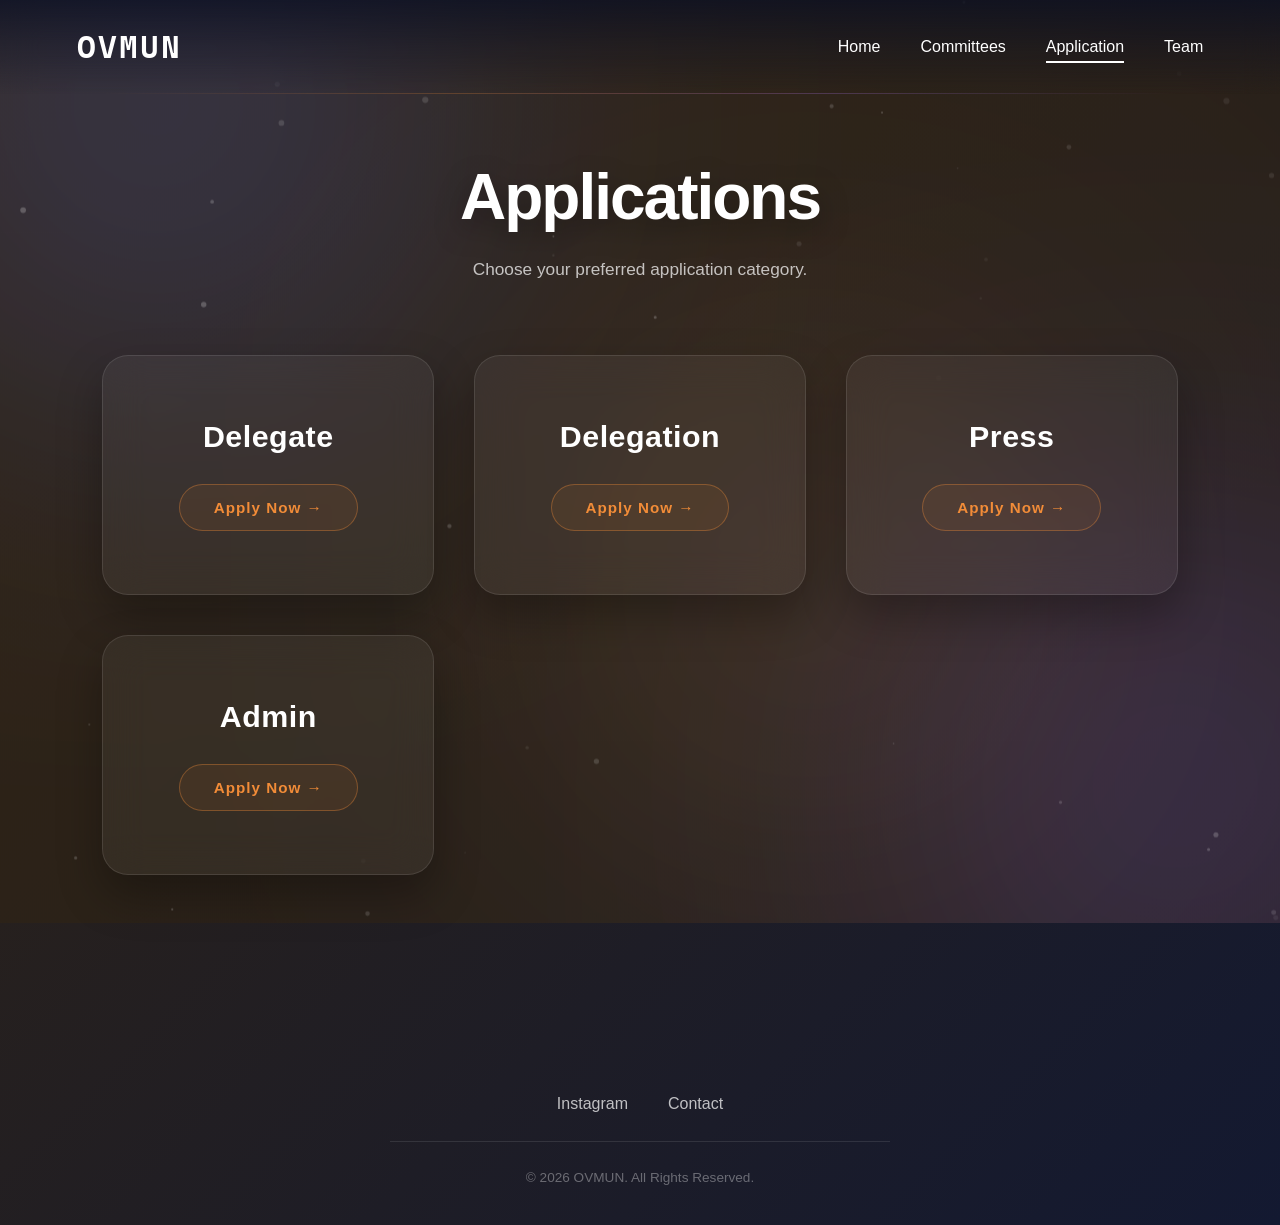
==== application.html @ b005c705 "first commit" ====
<!DOCTYPE html>
<html lang="en">

<head>

    <meta charset="UTF-8">
    <meta name="viewport" content="width=device-width, initial-scale=1.0">

    <title>Application | OVMUN'26</title>

    <link rel="icon" type="image/png" href="assets/images/logo/favicon.png">

    <link rel="stylesheet" href="assets/css/style.css">
    <link rel="stylesheet" href="assets/css/application.css">
    <link rel="stylesheet" href="assets/css/responsive.css">
    <link rel="stylesheet" href="assets/css/animations.css">
    <link rel="stylesheet" href="assets/css/footer.css">

</head>

<body>

    <!-- Background -->

    <div class="background">

        <div class="aurora aurora-1"></div>
        <div class="aurora aurora-2"></div>
        <div class="aurora aurora-3"></div>

        <div class="particles" id="particles"></div>

    </div>

    <!-- Navbar -->

    <header>

        <nav class="navbar">

            <a href="index.html" class="logo">

                OVMUN

            </a>

            <ul class="nav-links">

                <li><a href="index.html">Home</a></li>

                <li><a href="committees.html">Committees</a></li>

                <li><a href="application.html" class="active">Application</a></li>

                <li><a href="team.html">Team</a></li>

            </ul>

        </nav>

    </header>
    <!-- Application Modal -->

<div class="modal-overlay" id="applicationModal">

    <div class="committee-modal">

        <button class="close-modal" id="closeApplicationModal">

            &times;

        </button>

        <div id="applicationModalContent">

        </div>

    </div>

</div>
    <!-- Main -->

    <main class="application-page">

        <h1 class="page-title">

            Applications

        </h1>

        <p class="page-description">

            Choose your preferred application category.

        </p>

        <div class="application-container" id="applicationContainer">

        </div>

    </main>
    <!-- Footer -->

<footer class="footer">

    <div class="footer-links">

        <a
            href="#"
            target="_blank"
            class="footer-link">

            Instagram

        </a>

        <button
            class="footer-link"
            id="contactButton">

            Contact

        </button>

    </div>

    <div class="footer-divider"></div>

    <p class="footer-copyright">

        © 2026 OVMUN. All Rights Reserved.

    </p>

</footer>

<!-- Contact Modal -->

<div class="modal-overlay" id="contactModal">

    <div class="contact-modal">

        <button
            class="close-modal"
            id="closeContactModal">

            &times;

        </button>

        <div id="contactContent">

        </div>

    </div>

</div>
    <script src="assets/js/background.js"></script>
    <script src="assets/js/main.js"></script>
    <script src="assets/js/application.js"></script>
    <script src="assets/js/footer.js"></script>

</body>

</html>
---- assets/css/style.css ----
/* ============================
   OVMUN 2026
   Main Stylesheet
===============================*/

/* ============================
   FONT
===============================*/

@font-face {
    font-family: "Cascadia";
    src: url("../fonts/CascadiaCode.ttf") format("truetype");
}

/* ============================
   RESET
===============================*/

*{
    margin:0;
    padding:0;
    box-sizing:border-box;
}

html{
    scroll-behavior:smooth;
}

body{

    width:100%;
    min-height:100vh;

    overflow-x:hidden;

    font-family:Arial, Helvetica, sans-serif;

    color:#ffffff;

    background:linear-gradient(
        135deg,
        #312413,
        #131931
    );

}

/* ============================
   BACKGROUND
===============================*/

.background{

    position:fixed;

    inset:0;

    z-index:-2;

    background:linear-gradient(
        135deg,
        #312413,
        #131931
    );

    background-size:250% 250%;

}

/* ============================
   NAVBAR
===============================*/

header{

    width:100%;

    position:fixed;

    top:0;
    left:0;

    z-index:999;

    padding:28px 8%;

    background:
        linear-gradient(
            180deg,
            rgba(10,15,35,.75),
            rgba(10,15,35,.35),
            transparent
        );

    backdrop-filter:blur(18px);

    -webkit-backdrop-filter:blur(18px);

}
header::after{

    content:"";

    position:absolute;

    bottom:0;

    left:8%;

    right:8%;

    height:1px;

    background:
        linear-gradient(
            90deg,
            transparent,
            rgba(242,140,56,.35),
            rgba(182,124,255,.35),
            transparent
        );

    opacity:.7;

}

.navbar{

    display:flex;

    justify-content:space-between;

    align-items:center;

}

/* ============================
   LOGO
===============================*/

.logo{

    text-decoration:none;

    color:white;

    font-family:"Cascadia";

    font-size:2rem;

    font-weight:bold;

    letter-spacing:2px;

    transition:.3s;

}

.logo:hover{

    opacity:.8;

}

/* ============================
   MENU
===============================*/

.nav-links{

    display:flex;

    gap:40px;

    list-style:none;

}

.nav-links a{

    position:relative;

    text-decoration:none;

    color:white;

    font-size:1rem;

    font-weight:500;

    transition:.3s;

}

/* underline */

.nav-links a::after{

    content:"";

    position:absolute;

    left:0;
    bottom:-8px;

    width:0%;

    height:2px;

    background:white;

    transition:.35s;

}

.nav-links a:hover::after,
.nav-links .active::after{

    width:100%;

}

.nav-links a:hover{

    color:#f2f2f2;

}

/* ============================
   HERO
===============================*/

.hero{

    width:100%;

    min-height:100vh;

    display:flex;

    align-items:center;

    justify-content:space-between;

    padding:0 8%;

}

/* ============================
   LINKS
===============================*/

a{

    color:inherit;

}

/* ============================
   IMAGES
===============================*/

img{

    display:block;

    max-width:100%;

    user-select:none;

    -webkit-user-drag:none;

}

/* ============================
   SELECTION
===============================*/

::selection{

    background:#ffffff;

    color:#131931;

}

/* ============================
   SCROLLBAR
===============================*/

::-webkit-scrollbar{

    width:10px;

}

::-webkit-scrollbar-track{

    background:#131931;

}

::-webkit-scrollbar-thumb{

    background:#3d5069;

    border-radius:50px;

}

::-webkit-scrollbar-thumb:hover{

    background:#587596;

}
/*=========================================
            AURORA
=========================================*/

.background{

    overflow:hidden;

}

.aurora{

    position:absolute;

    border-radius:50%;

    filter:blur(140px);

    opacity:.22;

    mix-blend-mode:screen;

}

.aurora-1{

    width:600px;
    height:600px;

    background:#2d5fff;

    top:-180px;
    left:-120px;

}

.aurora-2{

    width:500px;
    height:500px;

    background:#7b4cff;

    bottom:-120px;
    right:-120px;

}

.aurora-3{

    width:450px;
    height:450px;

    background:#8d6238;

    top:40%;
    left:45%;

}
/*=========================================
            PARTICLES
=========================================*/

.particles{

    position:absolute;

    inset:0;

    overflow:hidden;

}

.particle{

    position:absolute;

    width:3px;
    height:3px;

    border-radius:50%;

    background:white;

    animation:floatParticle linear infinite;

}
---- assets/css/application.css ----
/*=========================================
            APPLICATION PAGE
=========================================*/

.application-page{

    min-height:100vh;

    padding:160px 8% 80px;

    display:flex;

    flex-direction:column;

    align-items:center;

}

/*=========================================
                TITLE
=========================================*/

.page-title{

    font-size:4rem;

    font-weight:800;

    letter-spacing:-2px;

    color:#ffffff;

    text-align:center;

    text-shadow:
        0 10px 30px rgba(0,0,0,.35);

    opacity:0;

    animation:titleFade .9s forwards;

    margin-bottom:20px;

}

.page-description{

    max-width:700px;

    text-align:center;

    color:rgba(255,255,255,.72);

    font-size:1.08rem;

    line-height:1.8;

    margin-bottom:70px;

    opacity:0;

    animation:titleFade .9s forwards;

    animation-delay:.15s;

}

/*=========================================
        APPLICATION CONTAINER
=========================================*/

.application-container{

    width:100%;

    max-width:1300px;

    display:grid;

    grid-template-columns:repeat(auto-fit,minmax(280px,1fr));

    gap:40px;

}

/*=========================================
            APPLICATION CARD
=========================================*/

.application-card{

    min-height:240px;

    display:flex;

    flex-direction:column;

    justify-content:center;

    align-items:center;

    text-align:center;

    padding:40px;

    border-radius:26px;

    background:rgba(255,255,255,.05);

    backdrop-filter:blur(20px);

    -webkit-backdrop-filter:blur(20px);

    border:1px solid rgba(255,255,255,.10);

    box-shadow:
        0 20px 45px rgba(0,0,0,.30);

    cursor:pointer;

    transition:
        transform .35s ease,
        box-shadow .35s ease,
        border-color .35s ease;

    opacity:0;

    animation:cardAppear .8s ease forwards;

}

/*=========================================
                HOVER
=========================================*/

.application-card:hover{

    transform:
        translateY(-10px)
        scale(1.015);

    border-color:
        rgba(242,140,56,.35);

    box-shadow:

        0 30px 70px rgba(0,0,0,.38),

        0 0 40px rgba(242,140,56,.08);

}

/*=========================================
            POSITION NAME
=========================================*/

.application-card h2{

    color:#ffffff;

    font-size:1.9rem;

    font-weight:700;

    letter-spacing:.5px;

    margin-bottom:30px;

}

/*=========================================
            APPLY BUTTON
=========================================*/

.apply-button{

    padding:14px 34px;

    border-radius:999px;

    border:1px solid rgba(242,140,56,.35);

    background:rgba(242,140,56,.08);

    color:#F28C38;

    font-size:.95rem;

    font-weight:600;

    letter-spacing:1px;

    transition:
        background .3s ease,
        color .3s ease,
        border-color .3s ease,
        transform .3s ease;

}

.application-card:hover .apply-button{

    background:#F28C38;

    color:white;

    border-color:#F28C38;

    transform:translateY(-2px);

}

/*=========================================
            UNDERLINE
=========================================*/

.application-card::after{

    content:"";

    position:absolute;

    left:50%;

    bottom:0;

    transform:translateX(-50%);

    width:0;

    height:3px;

    border-radius:999px;

    background:linear-gradient(
        90deg,
        #F28C38,
        #B67CFF
    );

    transition:.35s;

}

.application-card:hover::after{

    width:75%;

}
/*=========================================
        APPLICATION MODAL
=========================================*/

.application-message{

    width:100%;
    height:100%;

    display:flex;

    flex-direction:column;

    justify-content:center;

    align-items:center;

    text-align:center;

    padding-top:60px;

}

.application-message h2{

    font-size:2.5rem;

    color:#F28C38;

    margin-bottom:22px;

}

.application-message p{

    max-width:520px;

    color:rgba(255,255,255,.72);

    line-height:1.9;

    font-size:1.05rem;

}
/*=========================================
            APPLICATION MODAL
=========================================*/

.modal-overlay{

    position:fixed;

    inset:0;

    display:flex;

    justify-content:center;

    align-items:center;

    background:rgba(0,0,0,.55);

    backdrop-filter:blur(12px);

    -webkit-backdrop-filter:blur(12px);

    opacity:0;

    visibility:hidden;

    transition:.35s;

    z-index:10000;

}

.modal-overlay.active{

    opacity:1;

    visibility:visible;

}

.committee-modal{

    width:min(900px,90vw);

    min-height:420px;

    background:rgba(18,22,35,.88);

    border:1px solid rgba(255,255,255,.10);

    border-radius:28px;

    backdrop-filter:blur(30px);

    -webkit-backdrop-filter:blur(30px);

    box-shadow:
        0 30px 80px rgba(0,0,0,.45);

    position:relative;

    padding:45px;

    transform:scale(.85);

    opacity:0;

    transition:
        transform .35s,
        opacity .35s;

}

.modal-overlay.active .committee-modal{

    transform:scale(1);

    opacity:1;

}

.close-modal{

    position:absolute;

    top:20px;

    right:24px;

    width:42px;

    height:42px;

    border:none;

    border-radius:50%;

    background:rgba(255,255,255,.08);

    color:white;

    font-size:1.6rem;

    cursor:pointer;

    transition:.3s;

}

.close-modal:hover{

    background:rgba(242,140,56,.18);

    transform:rotate(90deg);

}
.application-message{

    width:100%;
    height:100%;

    display:flex;

    flex-direction:column;

    justify-content:center;

    align-items:center;

    text-align:center;

}

.application-message h2{

    color:#F28C38;

    font-size:2.6rem;

    margin-bottom:20px;

}

.application-message p{

    color:rgba(255,255,255,.72);

    font-size:1.40rem;

    line-height:1.8;

    max-width:520px;

}
---- assets/css/responsive.css ----
/*=========================================
            1400px
=========================================*/

@media screen and (max-width:1400px){

    header{

        padding:28px 6%;

    }

    .hero{

        padding:0 6%;

    }

}

/*=========================================
            1200px
=========================================*/

@media screen and (max-width:1200px){

    .hero{

        gap:60px;

    }

    .hero-logo{

        width:340px;

    }

    .time-box{

        width:125px;
        height:125px;

    }

    .time-box span{

        font-size:2.8rem;

    }

}

/*=========================================
            992px
=========================================*/

@media screen and (max-width:992px){

    header{

        padding:24px 5%;

    }

    .navbar{

        flex-direction:column;

        gap:24px;

    }

    .hero{

        flex-direction:column-reverse;

        justify-content:center;

        text-align:center;

        gap:70px;

        padding-top:140px;

    }

    .left-side,
    .right-side{

        justify-content:center;

    }

    .countdown{

        justify-content:center;

    }

    .hero-logo{

        width:300px;

    }

}

/*=========================================
            768px
=========================================*/

@media screen and (max-width:768px){

    .nav-links{

        gap:24px;

        flex-wrap:wrap;

        justify-content:center;

    }

    .time-box{

        width:110px;
        height:110px;

    }

    .time-box span{

        font-size:2.3rem;

    }

    .time-box p{

        font-size:.8rem;

        letter-spacing:1px;

    }

    .hero-logo{

        width:240px;

    }
    .hero-text h1{

    font-size:2.5rem;

}

.motto{

    font-size:1.3rem;

}

}

/*=========================================
            576px
=========================================*/

@media screen and (max-width:576px){

    header{

        padding:20px;

    }

    .logo{

        font-size:1.7rem;

    }

    .nav-links{

        gap:18px;

    }

    .nav-links a{

        font-size:.95rem;

    }

    .countdown{

        gap:14px;

    }

    .time-box{

        width:95px;
        height:95px;

        border-radius:18px;

    }

    .time-box span{

        font-size:2rem;

    }

    .time-box p{

        margin-top:10px;

        font-size:.7rem;

    }

    .hero-logo{

        width:200px;

    }
    .hero-text{

    gap:25px;

}

.hero-text h1{

    font-size:2rem;

}

.motto{

    font-size:1rem;

}
}

/*=========================================
            420px
=========================================*/

@media screen and (max-width:420px){

    .hero{

        gap:50px;

    }

    .countdown{

        display:grid;

        grid-template-columns:repeat(2,1fr);

        gap:15px;

    }

    .time-box{

        width:100px;
        height:100px;

    }

    .nav-links{

        gap:14px;

    }

    .nav-links a{

        font-size:.9rem;

    }

    .hero-logo{

        width:170px;

    }

}
/*=========================================
            VENUE
=========================================*/

@media screen and (max-width:992px){

    .venue-title{

        font-size:2.6rem;

    }

    #venueMap{

        height:450px;

    }

}

@media screen and (max-width:768px){

    .venue-title{

        font-size:2.2rem;

    }

    .conference-date{

    margin:0 auto;

}

    .venue-bottom{

        flex-direction:column;

        align-items:center;

        text-align:center;

        gap:18px;

    }

    #venueMap{

        height:380px;

    }

}

@media screen and (max-width:576px){

    .venue-section{

        margin:90px auto;

        padding:0 5%;

    }

    .conference-date{

    font-size:.9rem;

    padding:10px 18px;

}

    .venue-title{

        font-size:1.9rem;

    }

    .venue-bottom h3{

        font-size:1.05rem;

    }

    .venue-button{

        width:100%;

        justify-content:center;

    }

    #venueMap{

        height:300px;

    }

}

@media screen and (max-width:420px){
    .venue-title{

        font-size:1.7rem;

    }

    #venueMap{

        height:250px;

    }

}
---- assets/css/animations.css ----
/*=========================================
            BACKGROUND
=========================================*/

.background{

    animation:gradientMove 18s ease infinite;

}

@keyframes gradientMove{

    0%{

        background-position:0% 50%;

    }

    50%{

        background-position:100% 50%;

    }

    100%{

        background-position:0% 50%;

    }

}

/*=========================================
            PAGE LOAD
=========================================*/

body{

    animation:fadeInPage 1.2s ease;

}

@keyframes fadeInPage{

    from{

        opacity:0;

    }

    to{

        opacity:1;

    }

}

/*=========================================
            HERO LOGO
=========================================*/

.hero-logo{

    animation:floating 6s ease-in-out infinite;

}

@keyframes floating{

    0%{

        transform:translateY(0px);

    }

    50%{

        transform:translateY(-12px);

    }

    100%{

        transform:translateY(0px);

    }

}

/*=========================================
            COUNTDOWN
=========================================*/

.time-box{

    animation:fadeUp .8s ease;

}

.time-box:nth-child(2){

    animation-delay:.1s;

}

.time-box:nth-child(3){

    animation-delay:.2s;

}

.time-box:nth-child(4){

    animation-delay:.3s;

}

@keyframes fadeUp{

    from{

        opacity:0;

        transform:translateY(35px);

    }

    to{

        opacity:1;

        transform:translateY(0);

    }

}

/*=========================================
            LOGO
=========================================*/

.logo{

    animation:logoAppear 1s ease;

}

@keyframes logoAppear{

    from{

        opacity:0;

        transform:translateY(-15px);

    }

    to{

        opacity:1;

        transform:translateY(0);

    }

}

/*=========================================
            NAVBAR
=========================================*/

.nav-links li{

    animation:navFade .7s ease backwards;

}

.nav-links li:nth-child(1){

    animation-delay:.2s;

}

.nav-links li:nth-child(2){

    animation-delay:.3s;

}

.nav-links li:nth-child(3){

    animation-delay:.4s;

}

.nav-links li:nth-child(4){

    animation-delay:.5s;

}

@keyframes navFade{

    from{

        opacity:0;

        transform:translateY(-20px);

    }

    to{

        opacity:1;

        transform:translateY(0);

    }

}

/*=========================================
            HOVER GLOW
=========================================*/

.time-box:hover{

    box-shadow:
        0 0 20px rgba(255,255,255,.08),
        0 15px 45px rgba(0,0,0,.35);

}

.hero-logo:hover{

    filter:
        drop-shadow(0 0 25px rgba(255,255,255,.20));

}

/*=========================================
            NAV HOVER
=========================================*/

.nav-links a{

    transition:
        color .3s ease,
        transform .3s ease;

}

.nav-links a:hover{

    transform:translateY(-2px);

}

/*=========================================
            SMOOTH TRANSITIONS
=========================================*/

.time-box,
.hero-logo,
.logo,
.nav-links a{

    transition:all .35s ease;

}
/*=========================================
            AURORA MOTION
=========================================*/

.aurora-1{

    animation:auroraOne 18s ease-in-out infinite alternate;

}

.aurora-2{

    animation:auroraTwo 22s ease-in-out infinite alternate;

}

.aurora-3{

    animation:auroraThree 20s ease-in-out infinite alternate;

}

@keyframes auroraOne{

    from{

        transform:translate(0,0);

    }

    to{

        transform:translate(120px,70px);

    }

}

@keyframes auroraTwo{

    from{

        transform:translate(0,0);

    }

    to{

        transform:translate(-120px,-90px);

    }

}

@keyframes auroraThree{

    from{

        transform:translate(0,0);

    }

    to{

        transform:translate(60px,-100px);

    }

}
@keyframes floatParticle{

    0%{

        transform:translateY(0);

    }

    50%{

        transform:translateY(-40px);

    }

    100%{

        transform:translateY(0);

    }

}
@keyframes heroGradient{

    0%{
        background-position:0%;
    }

    50%{
        background-position:100%;
    }

    100%{
        background-position:0%;
    }

}
/*=========================================
        BORDER FLOW
=========================================*/

.committee-card:hover .committee-image::before{

    animation:borderFlow 3s linear infinite;

}

@keyframes borderFlow{

    from{

        filter:hue-rotate(0deg);

    }

    to{

        filter:hue-rotate(360deg);

    }

}
/*=============================
    CARD APPEAR
=============================*/

@keyframes cardAppear{

    from{

        opacity:0;

        transform:translateY(40px);

    }

    to{

        opacity:1;

        transform:translateY(0);

    }

}
@keyframes titleFade{

    from{

        opacity:0;

        transform:translateY(-20px);

        filter:blur(10px);

    }

    to{

        opacity:1;

        transform:translateY(0);

        filter:blur(0);

    }

}
---- assets/css/footer.css ----
/*=========================================
                FOOTER
=========================================*/

.footer{

    width:100%;

    margin-top:100px;

    padding:40px 8%;

    display:flex;

    flex-direction:column;

    align-items:center;

}

/*=========================================
            FOOTER LINKS
=========================================*/

.footer-links{

    display:flex;

    gap:40px;

    align-items:center;

}

.footer-link{

    background:none;

    border:none;

    color:rgba(255,255,255,.72);

    font-size:1rem;

    cursor:pointer;

    text-decoration:none;

    transition:
        color .3s ease,
        transform .3s ease;

}

.footer-link:hover{

    color:#F28C38;

    transform:translateY(-2px);

}

/*=========================================
                DIVIDER
=========================================*/

.footer-divider{

    width:min(500px,90%);

    height:1px;

    margin:28px 0;

    background:rgba(255,255,255,.10);

}

/*=========================================
            COPYRIGHT
=========================================*/

.footer-copyright{

    color:rgba(255,255,255,.35);

    font-size:.85rem;

    text-align:center;

}

/*=========================================
            CONTACT MODAL
=========================================*/

.contact-list{

    display:flex;

    flex-direction:column;

    gap:22px;

    padding-top:15px;

}

.contact-person{

    padding:18px 22px;

    border-radius:18px;

    background:rgba(255,255,255,.04);

    border:1px solid rgba(255,255,255,.08);

    color:white;

    line-height:1.8;

}

.contact-person strong{

    color:#F28C38;

}

.contact-email{

    margin-top:35px;

    text-align:center;

    color:rgba(255,255,255,.82);

    font-size:1rem;

}
/*=========================================
            MODAL
=========================================*/

.modal-overlay{

    position:fixed;

    inset:0;

    display:flex;

    justify-content:center;

    align-items:center;

    background:rgba(0,0,0,.55);

    backdrop-filter:blur(12px);

    -webkit-backdrop-filter:blur(12px);

    opacity:0;

    visibility:hidden;

    transition:.35s;

    z-index:10000;

}

.modal-overlay.active{

    opacity:1;

    visibility:visible;

}

.contact-modal{

    width:min(750px,90vw);

    background:rgba(18,22,35,.92);

    border:1px solid rgba(255,255,255,.10);

    border-radius:28px;

    padding:45px;

    position:relative;

    backdrop-filter:blur(30px);

    -webkit-backdrop-filter:blur(30px);

    box-shadow:
        0 30px 80px rgba(0,0,0,.45);

    transform:scale(.9);

    opacity:0;

    transition:
        transform .35s,
        opacity .35s;

}

.modal-overlay.active .contact-modal{

    transform:scale(1);

    opacity:1;

}

.close-modal{

    position:absolute;

    top:18px;

    right:22px;

    width:42px;

    height:42px;

    border:none;

    border-radius:50%;

    background:rgba(255,255,255,.08);

    color:white;

    font-size:1.6rem;

    cursor:pointer;

    transition:.3s;

}

.close-modal:hover{

    background:rgba(242,140,56,.18);

    transform:rotate(90deg);

}
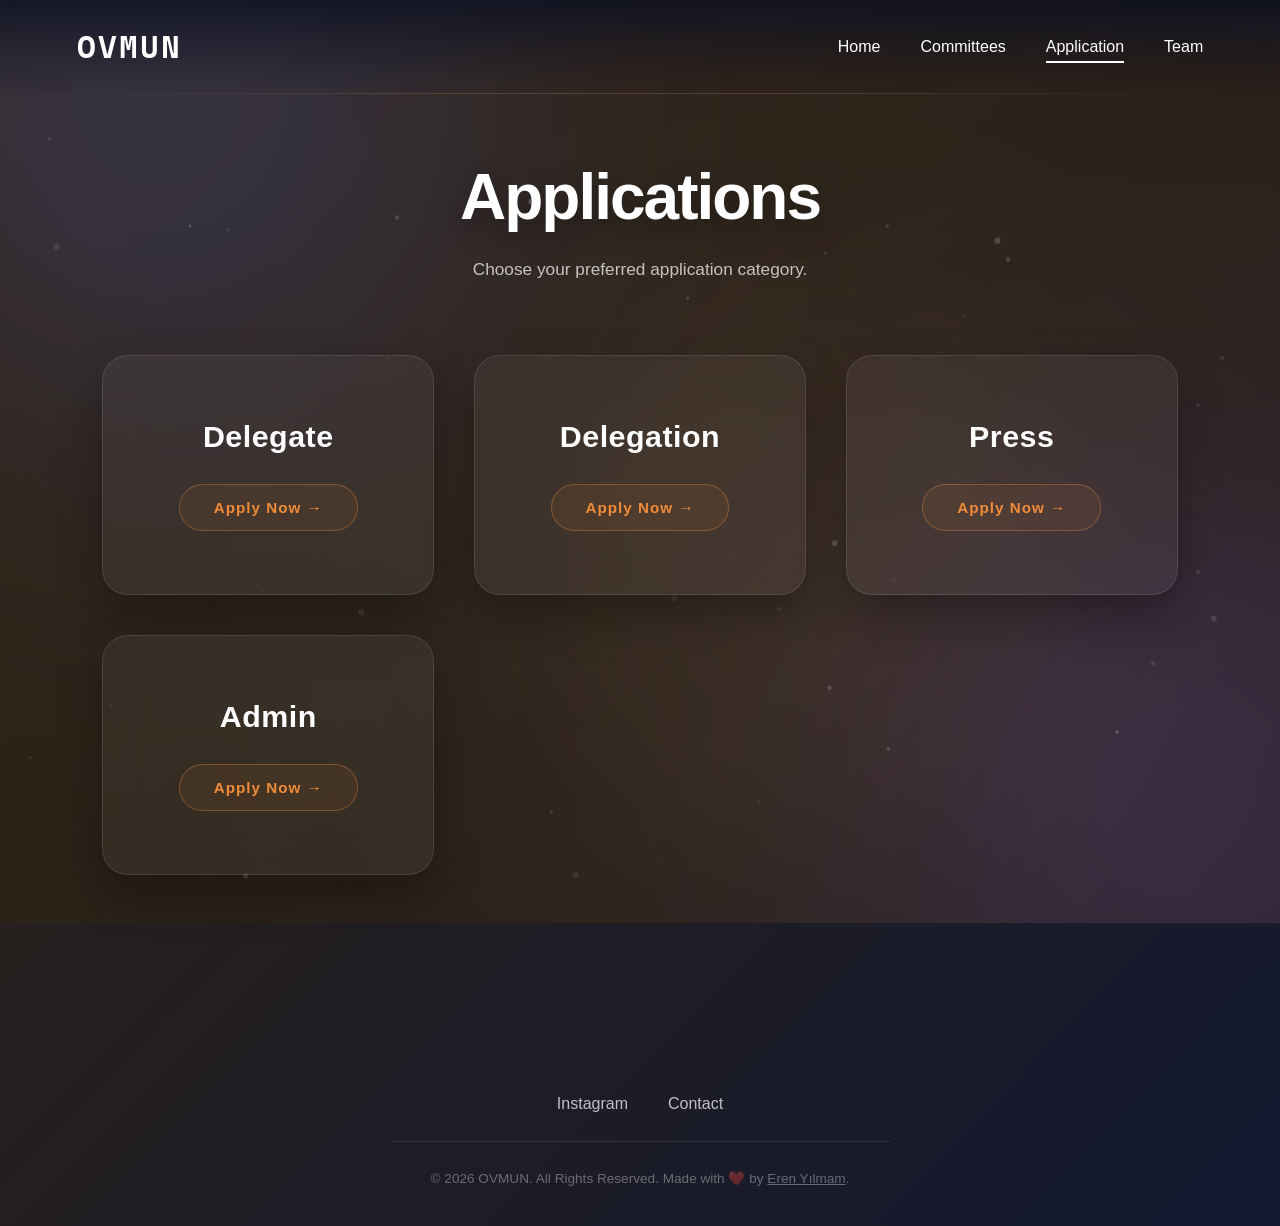
==== commit 37aa6511: "changed footer" ====
--- a/application.html
+++ b/application.html
@@ -128,7 +128,7 @@
 
     <p class="footer-copyright">
 
-        © 2026 OVMUN. All Rights Reserved.
+        © 2026 OVMUN. All Rights Reserved. Made with ❤️ by <a href="https://github.com/erenylmm" target="_blank">Eren Yılmam</a>.
 
     </p>
 
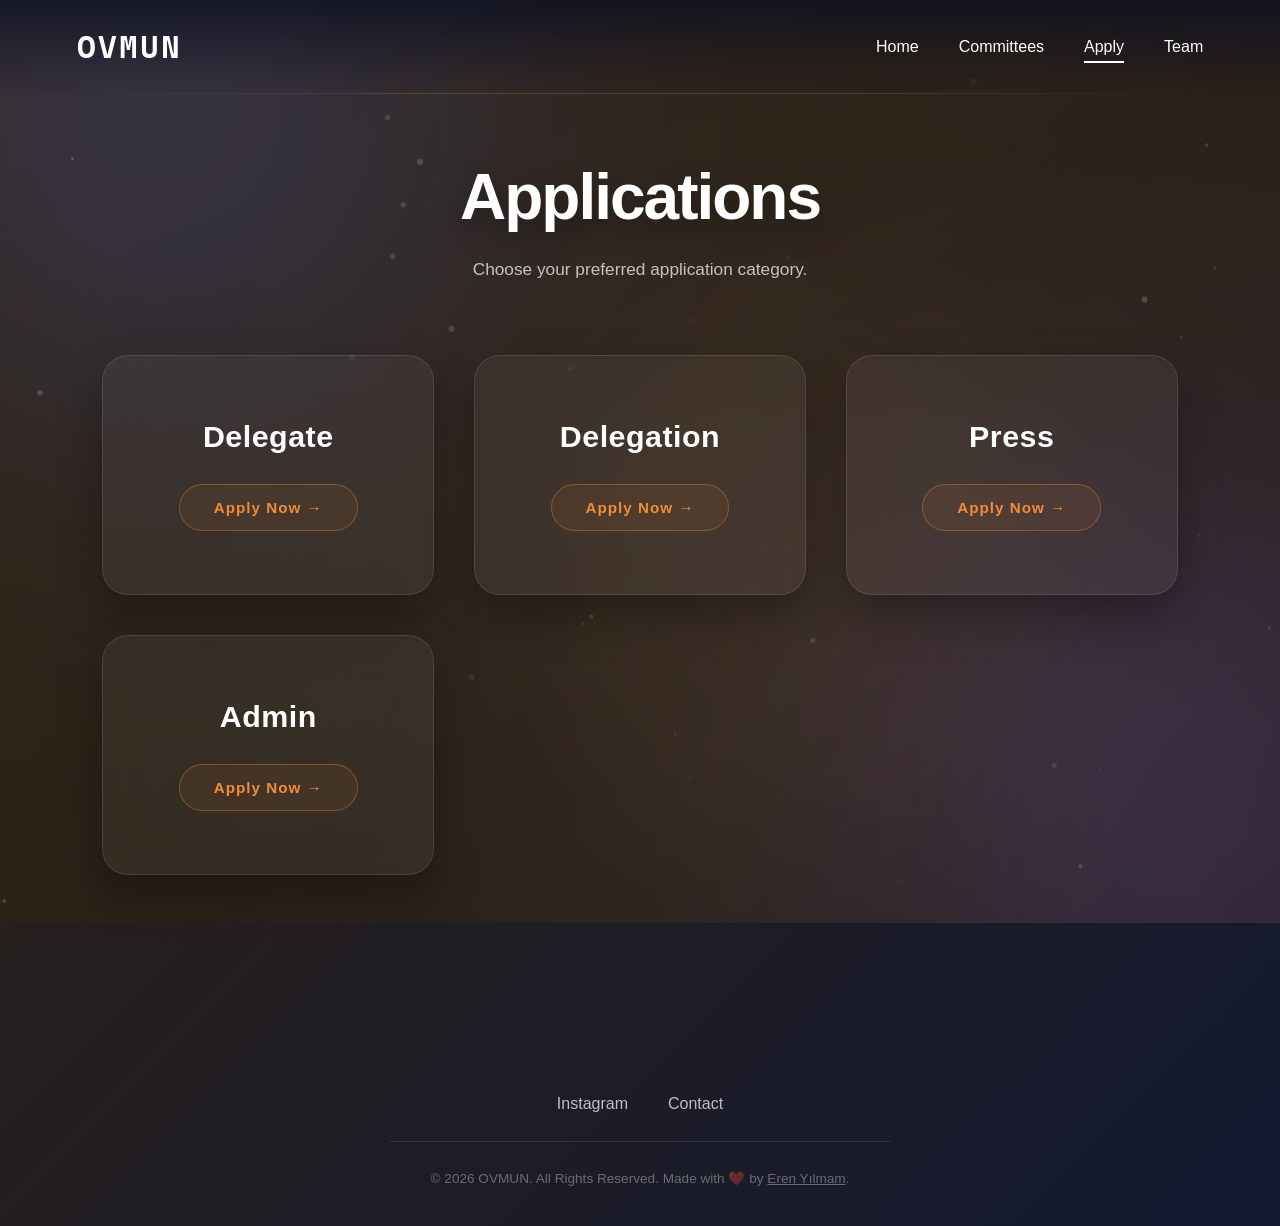
==== commit f0292066: "changed application page on the navbar to apply, changed the target to a google forms link, changed " ====
--- a/application.html
+++ b/application.html
@@ -50,7 +50,7 @@
 
                 <li><a href="committees.html">Committees</a></li>
 
-                <li><a href="application.html" class="active">Application</a></li>
+                <li><a href="https://docs.google.com/forms/d/e/1FAIpQLSefdMq2PUl6OJNt7iM7usJKt9XZvfiKJCATpOzhymfnZSmcRQ/viewform" class="active" target="_blank">Apply</a></li>
 
                 <li><a href="team.html">Team</a></li>
 
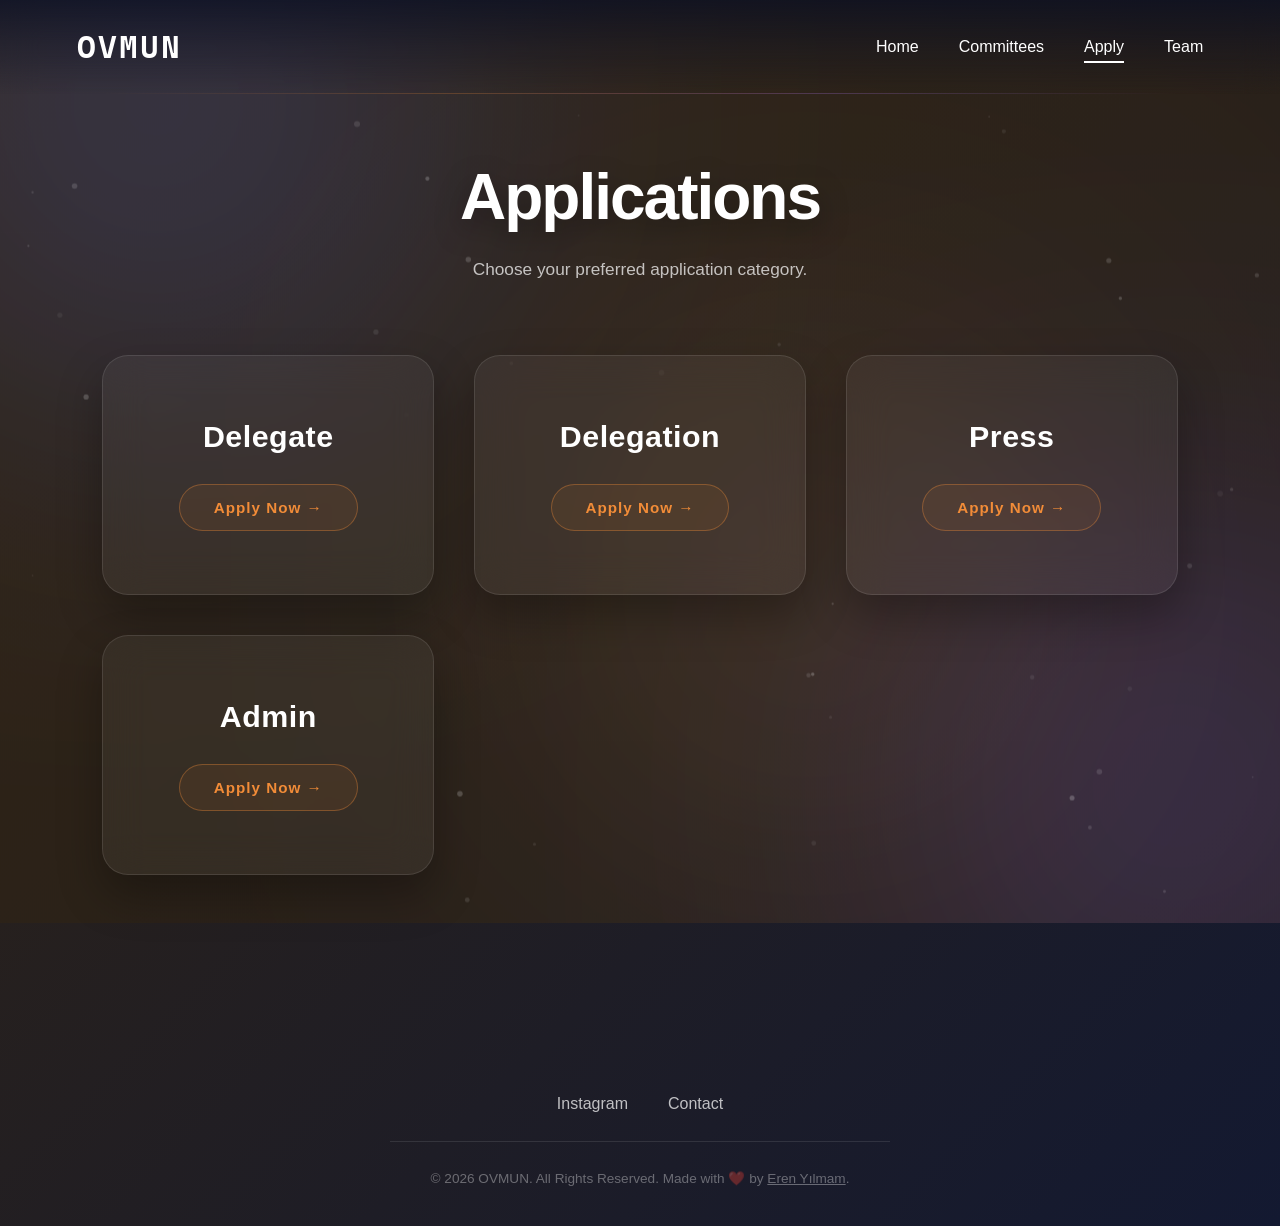
==== commit 8f4b2f7d: "chore: remove application links until URLs are ready" ====
--- a/application.html
+++ b/application.html
@@ -50,7 +50,7 @@
 
                 <li><a href="committees.html">Committees</a></li>
 
-                <li><a href="https://docs.google.com/forms/d/e/1FAIpQLSefdMq2PUl6OJNt7iM7usJKt9XZvfiKJCATpOzhymfnZSmcRQ/viewform" class="active" target="_blank">Apply</a></li>
+                <li><a href="#" class="active" target="_blank">Apply</a></li>
 
                 <li><a href="team.html">Team</a></li>
 
